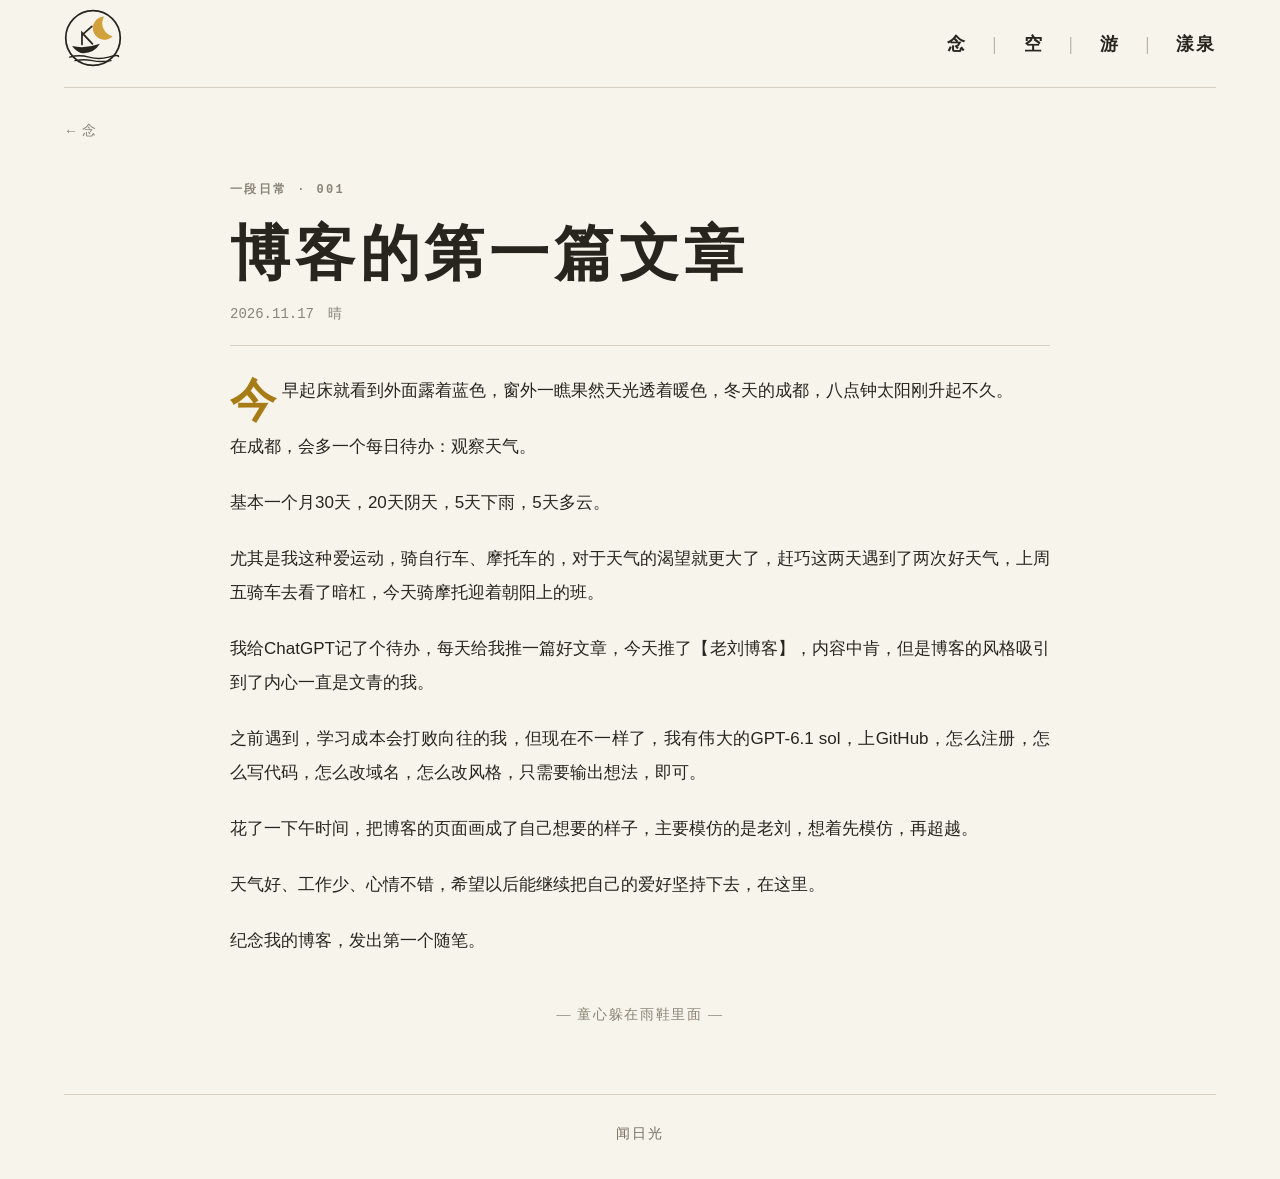
==== blog-first.html @ 0f467819 "Publish first blog post" ====
<!doctype html>
<html lang="zh-CN"><head><meta charset="utf-8"><meta name="viewport" content="width=device-width,initial-scale=1"><meta name="theme-color" content="#f7f4ec"><meta name="description" content="冬日成都，迎着朝阳上班；也记下这一天，和博客的开始。"><title>博客的第一篇文章 · 闻日光</title><style>:root{--paper:#f7f4ec;--ink:#28251f;--muted:#898477;--line:#d8d1c4;--gold:#bd8d19;--serif:Georgia,'Songti SC','STSong',serif}*{box-sizing:border-box}body{margin:0;background:var(--paper);color:var(--ink);font:17px/2 -apple-system,BlinkMacSystemFont,'PingFang SC',sans-serif}.wrap{width:min(1500px,calc(100% - 10vw));margin:auto}a{color:inherit;text-decoration:none}header{height:88px;border-bottom:1px solid var(--line);display:flex;align-items:center;justify-content:space-between}.logo{width:58px;height:58px}nav{display:flex;align-items:center;font:700 18px var(--serif);letter-spacing:.1em}nav a+a:before{content:'|';color:#a79d8e;font-weight:400;margin:0 clamp(14px,2vw,28px)}nav a:hover{color:var(--gold)}.back{display:inline-block;margin-top:34px;color:var(--muted);font:14px var(--serif)}article{max-width:820px;margin:34px auto 0;padding-bottom:70px}.eyebrow{font:600 12px ui-monospace,monospace;letter-spacing:.2em;color:var(--muted)}h1{font:600 clamp(38px,5vw,60px)/1.35 var(--serif);letter-spacing:.08em;margin:16px 0 10px}.meta{color:var(--muted);font:14px ui-monospace,monospace;border-bottom:1px solid var(--line);padding:0 0 22px;margin-bottom:28px}.content p{margin:0 0 22px;text-align:justify}.content p:first-child:first-letter{font:600 2.7em/1 var(--serif);float:left;padding:.08em .12em 0 0;color:#a77b16}.endnote{margin-top:48px;text-align:center;color:#8b8376;font:14px var(--serif);letter-spacing:.12em}footer{text-align:center;padding:30px 0 36px;border-top:1px solid var(--line);color:#756e62;font:14px var(--serif);letter-spacing:.12em}@media(max-width:600px){.wrap{width:calc(100% - 36px)}nav{font-size:14px}nav a+a:before{margin:0 7px}article{margin-top:24px}.content p{text-align:left}}</style></head><body><div class="wrap"><header><a href="index.html" aria-label="闻日光首页"><svg class="logo" viewBox="0 0 100 100"><rect x="3" y="3" width="94" height="94" rx="47" fill="none" stroke="#28251f" stroke-width="3"/><path d="M69 13a20 20 0 1 0 15 34A23 23 0 0 1 69 13Z" fill="#d3a13b"/><path d="M14 64Q37 69 62 60Q51 78 29 76Q20 73 14 64Z" fill="#28251f"/><path d="M31 61V41L49 60M31 45l17-15" fill="none" stroke="#28251f" stroke-width="3" stroke-linecap="round"/><path d="M10 83Q26 78 43 83T77 83T94 82M19 89Q34 86 49 89T81 89" fill="none" stroke="#28251f" stroke-width="2.5" stroke-linecap="round"/></svg></a><nav><a href="category.html?section=nian">念</a><a href="category.html?section=kong">空</a><a href="category.html?section=you">游</a><a href="category.html?section=yangquan">漾泉</a></nav></header><a class="back" href="category.html?section=nian">← 念</a><article><div class="eyebrow">一段日常 · 001</div><h1>博客的第一篇文章</h1><div class="meta">2026.11.17　晴</div><div class="content"><p>今早起床就看到外面露着蓝色，窗外一瞧果然天光透着暖色，冬天的成都，八点钟太阳刚升起不久。</p><p>在成都，会多一个每日待办：观察天气。</p><p>基本一个月30天，20天阴天，5天下雨，5天多云。</p><p>尤其是我这种爱运动，骑自行车、摩托车的，对于天气的渴望就更大了，赶巧这两天遇到了两次好天气，上周五骑车去看了暗杠，今天骑摩托迎着朝阳上的班。</p><p>我给ChatGPT记了个待办，每天给我推一篇好文章，今天推了【老刘博客】，内容中肯，但是博客的风格吸引到了内心一直是文青的我。</p><p>之前遇到，学习成本会打败向往的我，但现在不一样了，我有伟大的GPT-6.1 sol，上GitHub，怎么注册，怎么写代码，怎么改域名，怎么改风格，只需要输出想法，即可。</p><p>花了一下午时间，把博客的页面画成了自己想要的样子，主要模仿的是老刘，想着先模仿，再超越。</p><p>天气好、工作少、心情不错，希望以后能继续把自己的爱好坚持下去，在这里。</p><p>纪念我的博客，发出第一个随笔。</p></div><div class="endnote">— 童心躲在雨鞋里面 —</div></article><footer>闻日光</footer></div></body></html>
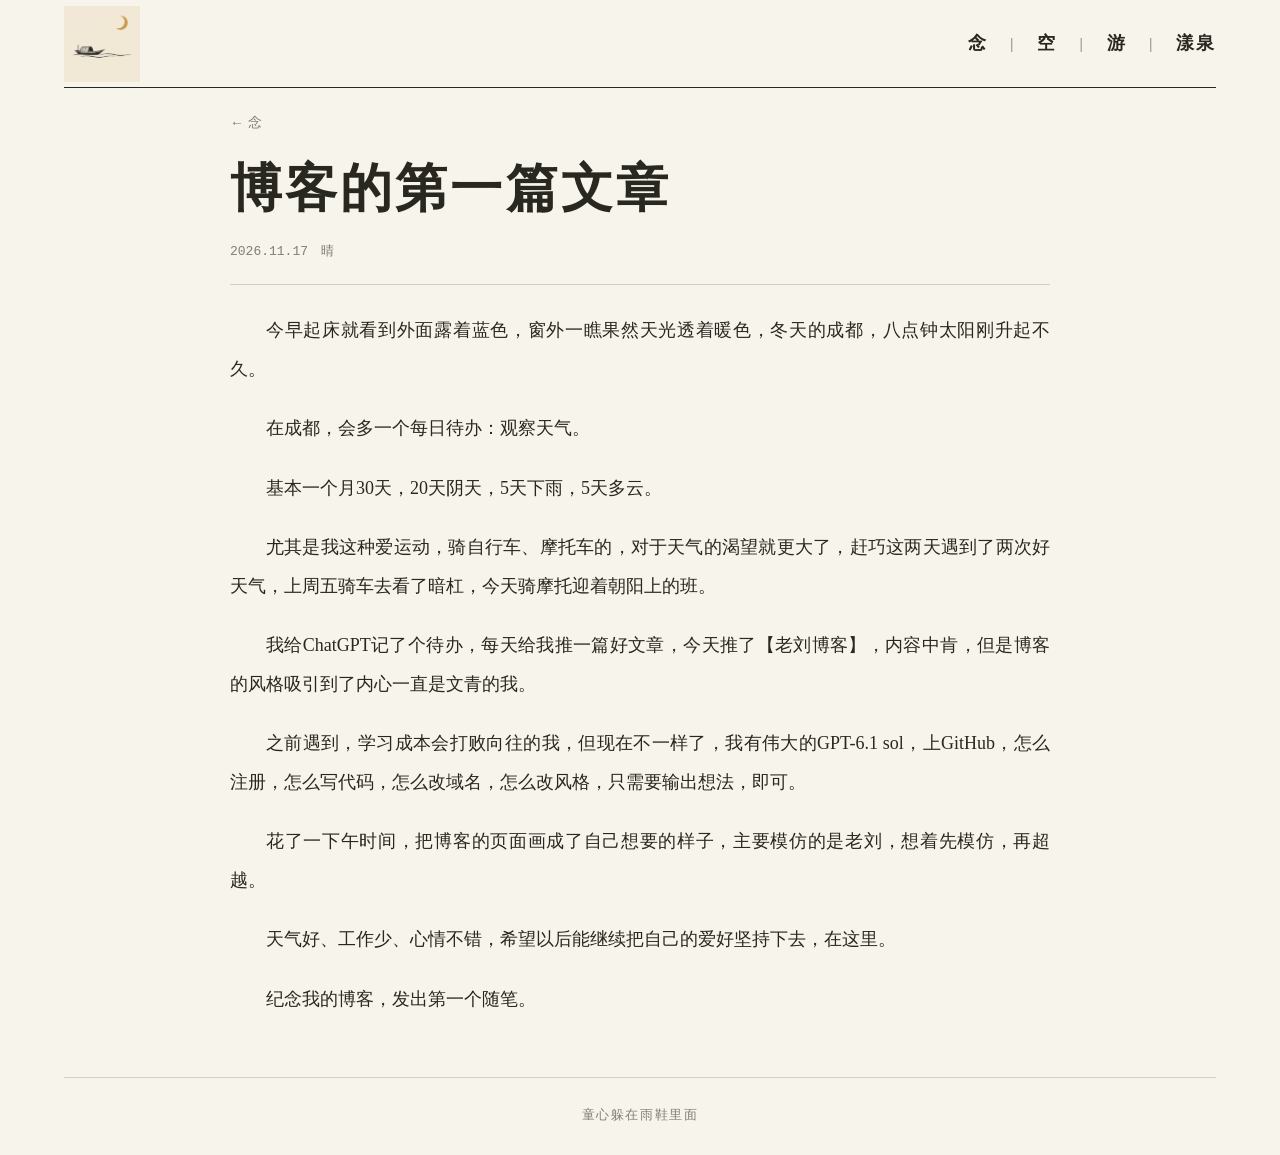
==== commit a2582ce5: "Refine article typography and spacing" ====
--- a/blog-first.html
+++ b/blog-first.html
@@ -1,2 +1,2 @@
 <!doctype html>
-<html lang="zh-CN"><head><meta charset="utf-8"><meta name="viewport" content="width=device-width,initial-scale=1"><meta name="theme-color" content="#f7f4ec"><meta name="description" content="冬日成都，迎着朝阳上班；也记下这一天，和博客的开始。"><title>博客的第一篇文章 · 闻日光</title><style>:root{--paper:#f7f4ec;--ink:#28251f;--muted:#898477;--line:#d8d1c4;--gold:#bd8d19;--serif:Georgia,'Songti SC','STSong',serif}*{box-sizing:border-box}body{margin:0;background:var(--paper);color:var(--ink);font:17px/2 -apple-system,BlinkMacSystemFont,'PingFang SC',sans-serif}.wrap{width:min(1500px,calc(100% - 10vw));margin:auto}a{color:inherit;text-decoration:none}header{height:88px;border-bottom:1px solid var(--line);display:flex;align-items:center;justify-content:space-between}.logo{width:58px;height:58px}nav{display:flex;align-items:center;font:700 18px var(--serif);letter-spacing:.1em}nav a+a:before{content:'|';color:#a79d8e;font-weight:400;margin:0 clamp(14px,2vw,28px)}nav a:hover{color:var(--gold)}.back{display:inline-block;margin-top:34px;color:var(--muted);font:14px var(--serif)}article{max-width:820px;margin:34px auto 0;padding-bottom:70px}.eyebrow{font:600 12px ui-monospace,monospace;letter-spacing:.2em;color:var(--muted)}h1{font:600 clamp(38px,5vw,60px)/1.35 var(--serif);letter-spacing:.08em;margin:16px 0 10px}.meta{color:var(--muted);font:14px ui-monospace,monospace;border-bottom:1px solid var(--line);padding:0 0 22px;margin-bottom:28px}.content p{margin:0 0 22px;text-align:justify}.content p:first-child:first-letter{font:600 2.7em/1 var(--serif);float:left;padding:.08em .12em 0 0;color:#a77b16}.endnote{margin-top:48px;text-align:center;color:#8b8376;font:14px var(--serif);letter-spacing:.12em}footer{text-align:center;padding:30px 0 36px;border-top:1px solid var(--line);color:#756e62;font:14px var(--serif);letter-spacing:.12em}@media(max-width:600px){.wrap{width:calc(100% - 36px)}nav{font-size:14px}nav a+a:before{margin:0 7px}article{margin-top:24px}.content p{text-align:left}}</style></head><body><div class="wrap"><header><a href="index.html" aria-label="闻日光首页"><svg class="logo" viewBox="0 0 100 100"><rect x="3" y="3" width="94" height="94" rx="47" fill="none" stroke="#28251f" stroke-width="3"/><path d="M69 13a20 20 0 1 0 15 34A23 23 0 0 1 69 13Z" fill="#d3a13b"/><path d="M14 64Q37 69 62 60Q51 78 29 76Q20 73 14 64Z" fill="#28251f"/><path d="M31 61V41L49 60M31 45l17-15" fill="none" stroke="#28251f" stroke-width="3" stroke-linecap="round"/><path d="M10 83Q26 78 43 83T77 83T94 82M19 89Q34 86 49 89T81 89" fill="none" stroke="#28251f" stroke-width="2.5" stroke-linecap="round"/></svg></a><nav><a href="category.html?section=nian">念</a><a href="category.html?section=kong">空</a><a href="category.html?section=you">游</a><a href="category.html?section=yangquan">漾泉</a></nav></header><a class="back" href="category.html?section=nian">← 念</a><article><div class="eyebrow">一段日常 · 001</div><h1>博客的第一篇文章</h1><div class="meta">2026.11.17　晴</div><div class="content"><p>今早起床就看到外面露着蓝色，窗外一瞧果然天光透着暖色，冬天的成都，八点钟太阳刚升起不久。</p><p>在成都，会多一个每日待办：观察天气。</p><p>基本一个月30天，20天阴天，5天下雨，5天多云。</p><p>尤其是我这种爱运动，骑自行车、摩托车的，对于天气的渴望就更大了，赶巧这两天遇到了两次好天气，上周五骑车去看了暗杠，今天骑摩托迎着朝阳上的班。</p><p>我给ChatGPT记了个待办，每天给我推一篇好文章，今天推了【老刘博客】，内容中肯，但是博客的风格吸引到了内心一直是文青的我。</p><p>之前遇到，学习成本会打败向往的我，但现在不一样了，我有伟大的GPT-6.1 sol，上GitHub，怎么注册，怎么写代码，怎么改域名，怎么改风格，只需要输出想法，即可。</p><p>花了一下午时间，把博客的页面画成了自己想要的样子，主要模仿的是老刘，想着先模仿，再超越。</p><p>天气好、工作少、心情不错，希望以后能继续把自己的爱好坚持下去，在这里。</p><p>纪念我的博客，发出第一个随笔。</p></div><div class="endnote">— 童心躲在雨鞋里面 —</div></article><footer>闻日光</footer></div></body></html>
+<html lang="zh-CN"><head><meta charset="utf-8"><meta name="viewport" content="width=device-width,initial-scale=1"><meta name="theme-color" content="#f7f4ec"><link rel="icon" type="image/png" href="codex-clipboard-69ddbf22-59d0-450a-9a3b-971437489578.png"><title>博客的第一篇文章 · 闻日光</title><style>:root{--paper:#f7f4ec;--ink:#292820;--muted:#837e71;--line:#d7d0c2;--gold:#b58b27;--serif:'Songti SC','STSong','Noto Serif CJK SC',SimSun,Georgia,serif}*{box-sizing:border-box}body{margin:0;background:var(--paper);color:var(--ink);font:16px/1.8 var(--serif)}a{color:inherit;text-decoration:none}a:focus-visible{outline:2px solid var(--gold);outline-offset:6px}a:hover{color:var(--gold)}.page{width:min(1500px,calc(100% - 10vw));min-height:100vh;margin:auto;display:flex;flex-direction:column}header{height:88px;border-bottom:1.5px solid var(--ink);display:flex;align-items:center;justify-content:space-between;flex:none}.logo{width:76px;height:76px;object-fit:contain;display:block;mix-blend-mode:multiply}nav{display:flex;align-items:center;gap:22px;font-size:18px;font-weight:700;letter-spacing:.1em}nav i{font:400 15px sans-serif;color:#a79d8e;font-style:normal}main{flex:1}.hero{display:grid;grid-template-columns:1.5fr 1fr;gap:9vw;align-items:center;padding:48px 0 46px;border-bottom:1px solid var(--line)}.eyebrow{font:500 11px/1.8 ui-monospace,monospace;letter-spacing:.18em;color:var(--muted);margin:0 0 13px}h1{font-size:clamp(60px,7vw,100px);line-height:1.15;letter-spacing:.15em;font-weight:700;margin:0}.latest{padding-left:30px;border-left:1px solid var(--line)}.label{display:flex;align-items:center;gap:10px;font-size:13px;letter-spacing:.14em;color:var(--muted)}.label:before{content:'';width:6px;height:6px;background:var(--gold)}.latest a{display:block;font-size:24px;font-weight:600;margin:16px 0 6px}.date{font:12px ui-monospace,monospace;color:var(--muted)}.section-head{display:flex;align-items:baseline;justify-content:space-between;margin:29px 0 23px}h2{font-size:23px;letter-spacing:.16em;font-weight:700;margin:0}.section-head span{font-size:12px;color:var(--muted)}.cards{display:grid;grid-template-columns:repeat(4,minmax(0,1fr));gap:27px}.cover{width:100%;aspect-ratio:1.55;display:block;border:1px solid #dcd5c8;transition:transform .25s}.card:hover .cover{transform:translateY(-3px)}.card-title{display:flex;align-items:baseline;gap:12px;margin:14px 0 4px}.card-title strong{font-size:31px;letter-spacing:.12em}.count{font-size:13px;color:var(--gold)}.card p{font-size:14px;line-height:1.8;color:#756e62;margin:0}.recent{border-top:2px solid var(--ink);margin:38px 0 35px}.recent .section-head{margin:18px 0}.entry{display:grid;grid-template-columns:105px 1fr 40px;gap:22px;align-items:baseline;padding:22px 0;border-top:1px solid var(--line)}.entry strong{font-size:23px;font-weight:600}.entry small{display:block;font-size:14px;color:var(--muted);margin-top:5px}.entry .tag{font-size:14px;color:var(--gold);text-align:right}.toolbar{display:flex;align-items:center;justify-content:space-between;margin:25px 0 18px}.back{font-size:14px;color:var(--muted)}.toolbar .eyebrow{margin:0}.intro{border-bottom:2px solid var(--ink);padding:5px 0 25px}.intro h1{font-size:65px}.intro p{font-size:18px;color:#756e62;margin:17px 0}.intro .count{margin-top:21px}.list{margin:26px 0 45px}.empty{font-size:15px;color:var(--muted);padding:32px 0}.article{max-width:820px;margin:0 auto;padding:0 0 38px}.article h1{font-size:clamp(30px,4.1vw,52px);letter-spacing:.06em;line-height:1.4;margin:4px 0 14px}.meta{font:13px/1.8 ui-monospace,monospace;color:var(--muted);padding:0 0 21px;border-bottom:1px solid var(--line);margin-bottom:26px}.content p{font:400 18px/2.15 var(--serif);text-indent:2em;text-align:justify;margin:0 0 1.15em}.article-page .toolbar{max-width:820px;margin:22px auto 18px}footer{padding:25px 0 28px;border-top:1px solid var(--line);text-align:center;color:var(--muted);font-size:13px;letter-spacing:.12em;margin-top:auto}@media(max-width:850px){.page{width:calc(100% - 40px)}nav{gap:13px;font-size:16px}.hero{gap:30px;grid-template-columns:1.2fr 1fr}.latest{padding-left:20px}.latest a{font-size:20px}.cards{grid-template-columns:repeat(2,minmax(0,1fr));gap:27px 20px}.content p{font-size:17px}}@media(max-width:520px){header{height:76px}.logo{width:64px;height:64px}nav{font-size:14px;gap:9px;letter-spacing:0}.hero{grid-template-columns:1fr;padding:32px 0;gap:28px}.hero h1{font-size:62px}.eyebrow{font-size:9px;letter-spacing:.1em}.latest{padding:18px 0 0;border-left:0;border-top:1px solid var(--line)}.cards{gap:24px 16px}.card-title strong{font-size:26px}.card p{font-size:13px}.entry{grid-template-columns:76px 1fr;gap:13px}.entry strong{font-size:19px}.entry .tag{display:none}.toolbar .eyebrow{font-size:8px}.intro h1{font-size:52px}.intro p{font-size:16px}.content p{font-size:17px;text-align:left}}</style></head><body><div class="page"><header><a href="index.html" aria-label="闻日光首页"><img class="logo" src="codex-clipboard-69ddbf22-59d0-450a-9a3b-971437489578.png" alt="月下乌篷船" width="76" height="76"></a><nav aria-label="栏目"><a href="category.html?section=nian">念</a><i aria-hidden="true">|</i><a href="category.html?section=kong">空</a><i aria-hidden="true">|</i><a href="category.html?section=you">游</a><i aria-hidden="true">|</i><a href="category.html?section=yangquan">漾泉</a></nav></header><main class="article-page"><div class="toolbar"><a class="back" href="category.html?section=nian">← 念</a></div><article class="article"><h1>博客的第一篇文章</h1><div class="meta">2026.11.17　晴</div><div class="content"><p>今早起床就看到外面露着蓝色，窗外一瞧果然天光透着暖色，冬天的成都，八点钟太阳刚升起不久。</p><p>在成都，会多一个每日待办：观察天气。</p><p>基本一个月30天，20天阴天，5天下雨，5天多云。</p><p>尤其是我这种爱运动，骑自行车、摩托车的，对于天气的渴望就更大了，赶巧这两天遇到了两次好天气，上周五骑车去看了暗杠，今天骑摩托迎着朝阳上的班。</p><p>我给ChatGPT记了个待办，每天给我推一篇好文章，今天推了【老刘博客】，内容中肯，但是博客的风格吸引到了内心一直是文青的我。</p><p>之前遇到，学习成本会打败向往的我，但现在不一样了，我有伟大的GPT-6.1 sol，上GitHub，怎么注册，怎么写代码，怎么改域名，怎么改风格，只需要输出想法，即可。</p><p>花了一下午时间，把博客的页面画成了自己想要的样子，主要模仿的是老刘，想着先模仿，再超越。</p><p>天气好、工作少、心情不错，希望以后能继续把自己的爱好坚持下去，在这里。</p><p>纪念我的博客，发出第一个随笔。</p></div></article></main><footer>童心躲在雨鞋里面</footer></div></body></html>
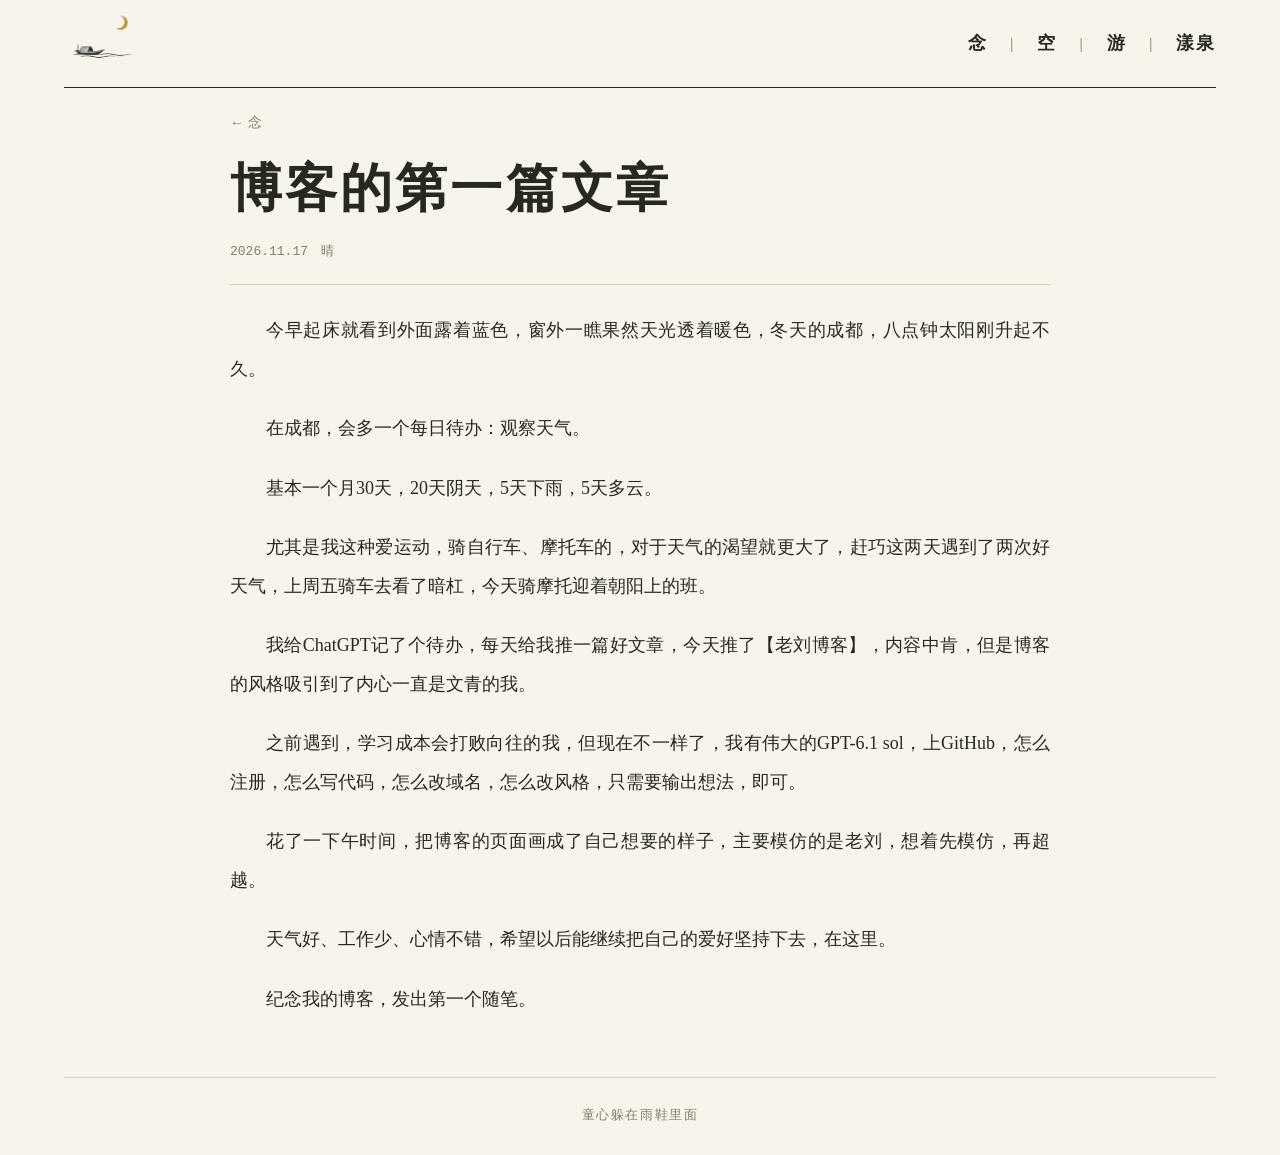
==== commit feaa2641: "Add daily calendar, Chengdu weather and transparent boat artwork Add daily calendar and Chengdu weat" ====
--- a/blog-first.html
+++ b/blog-first.html
@@ -1,2 +1,2 @@
 <!doctype html>
-<html lang="zh-CN"><head><meta charset="utf-8"><meta name="viewport" content="width=device-width,initial-scale=1"><meta name="theme-color" content="#f7f4ec"><link rel="icon" type="image/png" href="codex-clipboard-69ddbf22-59d0-450a-9a3b-971437489578.png"><title>博客的第一篇文章 · 闻日光</title><style>:root{--paper:#f7f4ec;--ink:#292820;--muted:#837e71;--line:#d7d0c2;--gold:#b58b27;--serif:'Songti SC','STSong','Noto Serif CJK SC',SimSun,Georgia,serif}*{box-sizing:border-box}body{margin:0;background:var(--paper);color:var(--ink);font:16px/1.8 var(--serif)}a{color:inherit;text-decoration:none}a:focus-visible{outline:2px solid var(--gold);outline-offset:6px}a:hover{color:var(--gold)}.page{width:min(1500px,calc(100% - 10vw));min-height:100vh;margin:auto;display:flex;flex-direction:column}header{height:88px;border-bottom:1.5px solid var(--ink);display:flex;align-items:center;justify-content:space-between;flex:none}.logo{width:76px;height:76px;object-fit:contain;display:block;mix-blend-mode:multiply}nav{display:flex;align-items:center;gap:22px;font-size:18px;font-weight:700;letter-spacing:.1em}nav i{font:400 15px sans-serif;color:#a79d8e;font-style:normal}main{flex:1}.hero{display:grid;grid-template-columns:1.5fr 1fr;gap:9vw;align-items:center;padding:48px 0 46px;border-bottom:1px solid var(--line)}.eyebrow{font:500 11px/1.8 ui-monospace,monospace;letter-spacing:.18em;color:var(--muted);margin:0 0 13px}h1{font-size:clamp(60px,7vw,100px);line-height:1.15;letter-spacing:.15em;font-weight:700;margin:0}.latest{padding-left:30px;border-left:1px solid var(--line)}.label{display:flex;align-items:center;gap:10px;font-size:13px;letter-spacing:.14em;color:var(--muted)}.label:before{content:'';width:6px;height:6px;background:var(--gold)}.latest a{display:block;font-size:24px;font-weight:600;margin:16px 0 6px}.date{font:12px ui-monospace,monospace;color:var(--muted)}.section-head{display:flex;align-items:baseline;justify-content:space-between;margin:29px 0 23px}h2{font-size:23px;letter-spacing:.16em;font-weight:700;margin:0}.section-head span{font-size:12px;color:var(--muted)}.cards{display:grid;grid-template-columns:repeat(4,minmax(0,1fr));gap:27px}.cover{width:100%;aspect-ratio:1.55;display:block;border:1px solid #dcd5c8;transition:transform .25s}.card:hover .cover{transform:translateY(-3px)}.card-title{display:flex;align-items:baseline;gap:12px;margin:14px 0 4px}.card-title strong{font-size:31px;letter-spacing:.12em}.count{font-size:13px;color:var(--gold)}.card p{font-size:14px;line-height:1.8;color:#756e62;margin:0}.recent{border-top:2px solid var(--ink);margin:38px 0 35px}.recent .section-head{margin:18px 0}.entry{display:grid;grid-template-columns:105px 1fr 40px;gap:22px;align-items:baseline;padding:22px 0;border-top:1px solid var(--line)}.entry strong{font-size:23px;font-weight:600}.entry small{display:block;font-size:14px;color:var(--muted);margin-top:5px}.entry .tag{font-size:14px;color:var(--gold);text-align:right}.toolbar{display:flex;align-items:center;justify-content:space-between;margin:25px 0 18px}.back{font-size:14px;color:var(--muted)}.toolbar .eyebrow{margin:0}.intro{border-bottom:2px solid var(--ink);padding:5px 0 25px}.intro h1{font-size:65px}.intro p{font-size:18px;color:#756e62;margin:17px 0}.intro .count{margin-top:21px}.list{margin:26px 0 45px}.empty{font-size:15px;color:var(--muted);padding:32px 0}.article{max-width:820px;margin:0 auto;padding:0 0 38px}.article h1{font-size:clamp(30px,4.1vw,52px);letter-spacing:.06em;line-height:1.4;margin:4px 0 14px}.meta{font:13px/1.8 ui-monospace,monospace;color:var(--muted);padding:0 0 21px;border-bottom:1px solid var(--line);margin-bottom:26px}.content p{font:400 18px/2.15 var(--serif);text-indent:2em;text-align:justify;margin:0 0 1.15em}.article-page .toolbar{max-width:820px;margin:22px auto 18px}footer{padding:25px 0 28px;border-top:1px solid var(--line);text-align:center;color:var(--muted);font-size:13px;letter-spacing:.12em;margin-top:auto}@media(max-width:850px){.page{width:calc(100% - 40px)}nav{gap:13px;font-size:16px}.hero{gap:30px;grid-template-columns:1.2fr 1fr}.latest{padding-left:20px}.latest a{font-size:20px}.cards{grid-template-columns:repeat(2,minmax(0,1fr));gap:27px 20px}.content p{font-size:17px}}@media(max-width:520px){header{height:76px}.logo{width:64px;height:64px}nav{font-size:14px;gap:9px;letter-spacing:0}.hero{grid-template-columns:1fr;padding:32px 0;gap:28px}.hero h1{font-size:62px}.eyebrow{font-size:9px;letter-spacing:.1em}.latest{padding:18px 0 0;border-left:0;border-top:1px solid var(--line)}.cards{gap:24px 16px}.card-title strong{font-size:26px}.card p{font-size:13px}.entry{grid-template-columns:76px 1fr;gap:13px}.entry strong{font-size:19px}.entry .tag{display:none}.toolbar .eyebrow{font-size:8px}.intro h1{font-size:52px}.intro p{font-size:16px}.content p{font-size:17px;text-align:left}}</style></head><body><div class="page"><header><a href="index.html" aria-label="闻日光首页"><img class="logo" src="codex-clipboard-69ddbf22-59d0-450a-9a3b-971437489578.png" alt="月下乌篷船" width="76" height="76"></a><nav aria-label="栏目"><a href="category.html?section=nian">念</a><i aria-hidden="true">|</i><a href="category.html?section=kong">空</a><i aria-hidden="true">|</i><a href="category.html?section=you">游</a><i aria-hidden="true">|</i><a href="category.html?section=yangquan">漾泉</a></nav></header><main class="article-page"><div class="toolbar"><a class="back" href="category.html?section=nian">← 念</a></div><article class="article"><h1>博客的第一篇文章</h1><div class="meta">2026.11.17　晴</div><div class="content"><p>今早起床就看到外面露着蓝色，窗外一瞧果然天光透着暖色，冬天的成都，八点钟太阳刚升起不久。</p><p>在成都，会多一个每日待办：观察天气。</p><p>基本一个月30天，20天阴天，5天下雨，5天多云。</p><p>尤其是我这种爱运动，骑自行车、摩托车的，对于天气的渴望就更大了，赶巧这两天遇到了两次好天气，上周五骑车去看了暗杠，今天骑摩托迎着朝阳上的班。</p><p>我给ChatGPT记了个待办，每天给我推一篇好文章，今天推了【老刘博客】，内容中肯，但是博客的风格吸引到了内心一直是文青的我。</p><p>之前遇到，学习成本会打败向往的我，但现在不一样了，我有伟大的GPT-6.1 sol，上GitHub，怎么注册，怎么写代码，怎么改域名，怎么改风格，只需要输出想法，即可。</p><p>花了一下午时间，把博客的页面画成了自己想要的样子，主要模仿的是老刘，想着先模仿，再超越。</p><p>天气好、工作少、心情不错，希望以后能继续把自己的爱好坚持下去，在这里。</p><p>纪念我的博客，发出第一个随笔。</p></div></article></main><footer>童心躲在雨鞋里面</footer></div></body></html>
+<html lang="zh-CN"><head><meta charset="utf-8"><meta name="viewport" content="width=device-width,initial-scale=1"><meta name="theme-color" content="#f7f4ec"><link rel="icon" type="image/png" href="boat-moon-transparent.png"><title>博客的第一篇文章 · 闻日光</title><style>:root{--paper:#f7f4ec;--ink:#292820;--muted:#837e71;--line:#d7d0c2;--gold:#b58b27;--serif:'Songti SC','STSong','Noto Serif CJK SC',SimSun,Georgia,serif}*{box-sizing:border-box}body{margin:0;background:var(--paper);color:var(--ink);font:16px/1.8 var(--serif)}a{color:inherit;text-decoration:none}a:focus-visible{outline:2px solid var(--gold);outline-offset:6px}a:hover{color:var(--gold)}.page{width:min(1500px,calc(100% - 10vw));min-height:100vh;margin:auto;display:flex;flex-direction:column}header{height:88px;border-bottom:1.5px solid var(--ink);display:flex;align-items:center;justify-content:space-between;flex:none}.logo{width:76px;height:76px;object-fit:contain;display:block;mix-blend-mode:multiply}nav{display:flex;align-items:center;gap:22px;font-size:18px;font-weight:700;letter-spacing:.1em}nav i{font:400 15px sans-serif;color:#a79d8e;font-style:normal}main{flex:1}.hero{display:grid;grid-template-columns:1.5fr 1fr;gap:9vw;align-items:center;padding:48px 0 46px;border-bottom:1px solid var(--line)}.eyebrow{font:500 11px/1.8 ui-monospace,monospace;letter-spacing:.18em;color:var(--muted);margin:0 0 13px}h1{font-size:clamp(60px,7vw,100px);line-height:1.15;letter-spacing:.15em;font-weight:700;margin:0}.latest{padding-left:30px;border-left:1px solid var(--line)}.label{display:flex;align-items:center;gap:10px;font-size:13px;letter-spacing:.14em;color:var(--muted)}.label:before{content:'';width:6px;height:6px;background:var(--gold)}.latest a{display:block;font-size:24px;font-weight:600;margin:16px 0 6px}.date{font:12px ui-monospace,monospace;color:var(--muted)}.section-head{display:flex;align-items:baseline;justify-content:space-between;margin:29px 0 23px}h2{font-size:23px;letter-spacing:.16em;font-weight:700;margin:0}.section-head span{font-size:12px;color:var(--muted)}.cards{display:grid;grid-template-columns:repeat(4,minmax(0,1fr));gap:27px}.cover{width:100%;aspect-ratio:1.55;display:block;border:1px solid #dcd5c8;transition:transform .25s}.card:hover .cover{transform:translateY(-3px)}.card-title{display:flex;align-items:baseline;gap:12px;margin:14px 0 4px}.card-title strong{font-size:31px;letter-spacing:.12em}.count{font-size:13px;color:var(--gold)}.card p{font-size:14px;line-height:1.8;color:#756e62;margin:0}.recent{border-top:2px solid var(--ink);margin:38px 0 35px}.recent .section-head{margin:18px 0}.entry{display:grid;grid-template-columns:105px 1fr 40px;gap:22px;align-items:baseline;padding:22px 0;border-top:1px solid var(--line)}.entry strong{font-size:23px;font-weight:600}.entry small{display:block;font-size:14px;color:var(--muted);margin-top:5px}.entry .tag{font-size:14px;color:var(--gold);text-align:right}.toolbar{display:flex;align-items:center;justify-content:space-between;margin:25px 0 18px}.back{font-size:14px;color:var(--muted)}.toolbar .eyebrow{margin:0}.intro{border-bottom:2px solid var(--ink);padding:5px 0 25px}.intro h1{font-size:65px}.intro p{font-size:18px;color:#756e62;margin:17px 0}.intro .count{margin-top:21px}.list{margin:26px 0 45px}.empty{font-size:15px;color:var(--muted);padding:32px 0}.article{max-width:820px;margin:0 auto;padding:0 0 38px}.article h1{font-size:clamp(30px,4.1vw,52px);letter-spacing:.06em;line-height:1.4;margin:4px 0 14px}.meta{font:13px/1.8 ui-monospace,monospace;color:var(--muted);padding:0 0 21px;border-bottom:1px solid var(--line);margin-bottom:26px}.content p{font:400 18px/2.15 var(--serif);text-indent:2em;text-align:justify;margin:0 0 1.15em}.article-page .toolbar{max-width:820px;margin:22px auto 18px}footer{padding:25px 0 28px;border-top:1px solid var(--line);text-align:center;color:var(--muted);font-size:13px;letter-spacing:.12em;margin-top:auto}@media(max-width:850px){.page{width:calc(100% - 40px)}nav{gap:13px;font-size:16px}.hero{gap:30px;grid-template-columns:1.2fr 1fr}.latest{padding-left:20px}.latest a{font-size:20px}.cards{grid-template-columns:repeat(2,minmax(0,1fr));gap:27px 20px}.content p{font-size:17px}}@media(max-width:520px){header{height:76px}.logo{width:64px;height:64px}nav{font-size:14px;gap:9px;letter-spacing:0}.hero{grid-template-columns:1fr;padding:32px 0;gap:28px}.hero h1{font-size:62px}.eyebrow{font-size:9px;letter-spacing:.1em}.latest{padding:18px 0 0;border-left:0;border-top:1px solid var(--line)}.cards{gap:24px 16px}.card-title strong{font-size:26px}.card p{font-size:13px}.entry{grid-template-columns:76px 1fr;gap:13px}.entry strong{font-size:19px}.entry .tag{display:none}.toolbar .eyebrow{font-size:8px}.intro h1{font-size:52px}.intro p{font-size:16px}.content p{font-size:17px;text-align:left}}</style></head><body><div class="page"><header><a href="index.html" aria-label="闻日光首页"><img class="logo" src="boat-moon-transparent.png" alt="月下乌篷船" width="76" height="76"></a><nav aria-label="栏目"><a href="category.html?section=nian">念</a><i aria-hidden="true">|</i><a href="category.html?section=kong">空</a><i aria-hidden="true">|</i><a href="category.html?section=you">游</a><i aria-hidden="true">|</i><a href="category.html?section=yangquan">漾泉</a></nav></header><main class="article-page"><div class="toolbar"><a class="back" href="category.html?section=nian">← 念</a></div><article class="article"><h1>博客的第一篇文章</h1><div class="meta">2026.11.17　晴</div><div class="content"><p>今早起床就看到外面露着蓝色，窗外一瞧果然天光透着暖色，冬天的成都，八点钟太阳刚升起不久。</p><p>在成都，会多一个每日待办：观察天气。</p><p>基本一个月30天，20天阴天，5天下雨，5天多云。</p><p>尤其是我这种爱运动，骑自行车、摩托车的，对于天气的渴望就更大了，赶巧这两天遇到了两次好天气，上周五骑车去看了暗杠，今天骑摩托迎着朝阳上的班。</p><p>我给ChatGPT记了个待办，每天给我推一篇好文章，今天推了【老刘博客】，内容中肯，但是博客的风格吸引到了内心一直是文青的我。</p><p>之前遇到，学习成本会打败向往的我，但现在不一样了，我有伟大的GPT-6.1 sol，上GitHub，怎么注册，怎么写代码，怎么改域名，怎么改风格，只需要输出想法，即可。</p><p>花了一下午时间，把博客的页面画成了自己想要的样子，主要模仿的是老刘，想着先模仿，再超越。</p><p>天气好、工作少、心情不错，希望以后能继续把自己的爱好坚持下去，在这里。</p><p>纪念我的博客，发出第一个随笔。</p></div></article></main><footer>童心躲在雨鞋里面</footer></div></body></html>
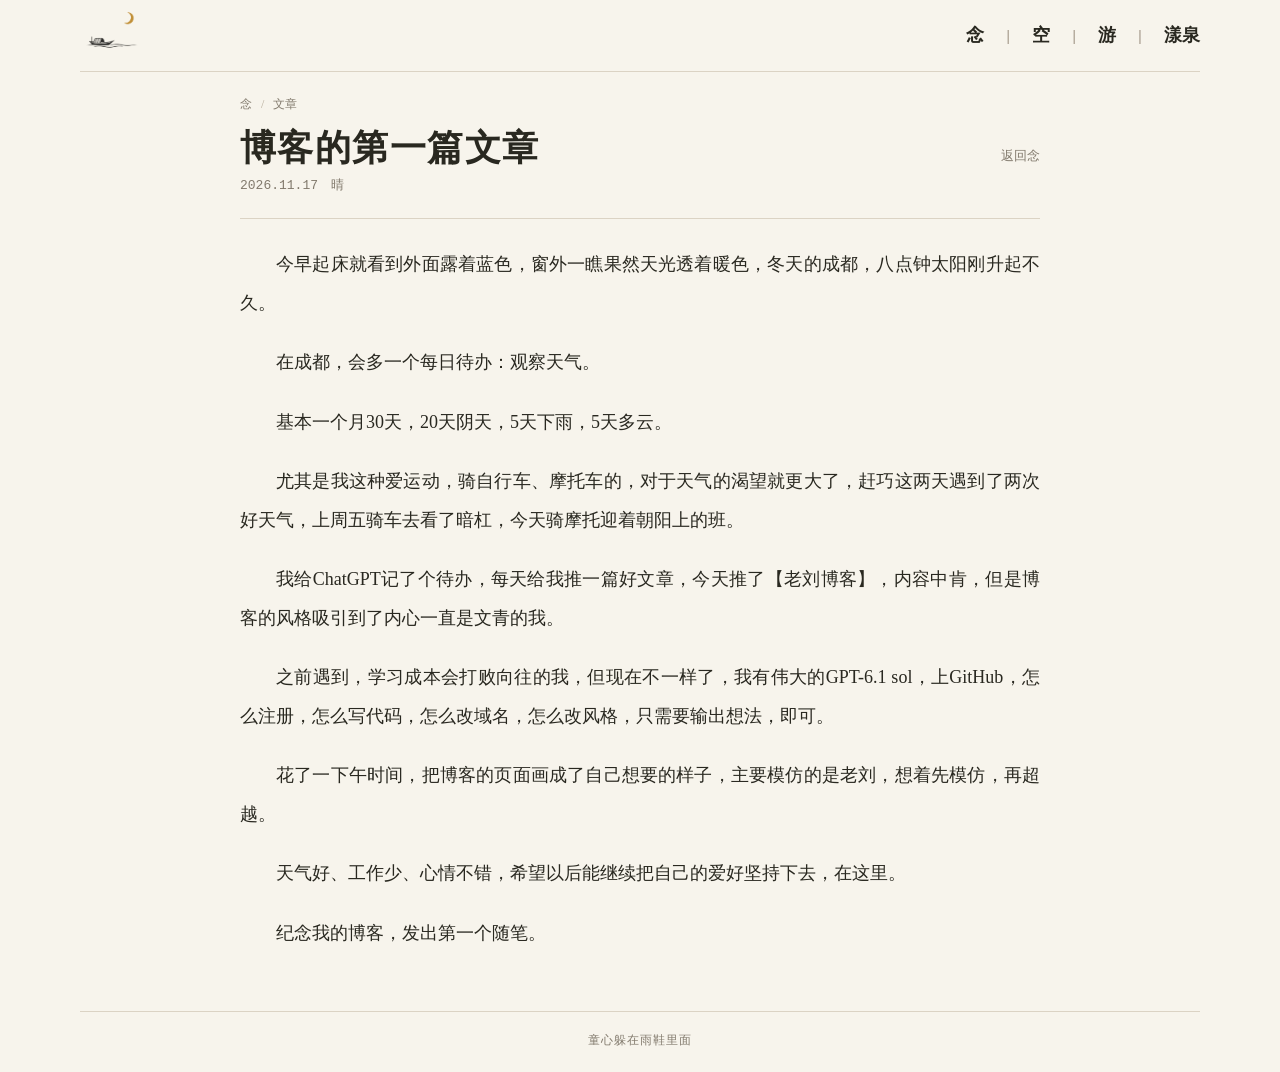
==== commit 51d44cb8: "Publish unified blog layout, movement journal and photo diary trial" ====
--- a/blog-first.html
+++ b/blog-first.html
@@ -1,2 +1,2 @@
 <!doctype html>
-<html lang="zh-CN"><head><meta charset="utf-8"><meta name="viewport" content="width=device-width,initial-scale=1"><meta name="theme-color" content="#f7f4ec"><link rel="icon" type="image/png" href="boat-moon-transparent.png"><title>博客的第一篇文章 · 闻日光</title><style>:root{--paper:#f7f4ec;--ink:#292820;--muted:#837e71;--line:#d7d0c2;--gold:#b58b27;--serif:'Songti SC','STSong','Noto Serif CJK SC',SimSun,Georgia,serif}*{box-sizing:border-box}body{margin:0;background:var(--paper);color:var(--ink);font:16px/1.8 var(--serif)}a{color:inherit;text-decoration:none}a:focus-visible{outline:2px solid var(--gold);outline-offset:6px}a:hover{color:var(--gold)}.page{width:min(1500px,calc(100% - 10vw));min-height:100vh;margin:auto;display:flex;flex-direction:column}header{height:88px;border-bottom:1.5px solid var(--ink);display:flex;align-items:center;justify-content:space-between;flex:none}.logo{width:76px;height:76px;object-fit:contain;display:block;mix-blend-mode:multiply}nav{display:flex;align-items:center;gap:22px;font-size:18px;font-weight:700;letter-spacing:.1em}nav i{font:400 15px sans-serif;color:#a79d8e;font-style:normal}main{flex:1}.hero{display:grid;grid-template-columns:1.5fr 1fr;gap:9vw;align-items:center;padding:48px 0 46px;border-bottom:1px solid var(--line)}.eyebrow{font:500 11px/1.8 ui-monospace,monospace;letter-spacing:.18em;color:var(--muted);margin:0 0 13px}h1{font-size:clamp(60px,7vw,100px);line-height:1.15;letter-spacing:.15em;font-weight:700;margin:0}.latest{padding-left:30px;border-left:1px solid var(--line)}.label{display:flex;align-items:center;gap:10px;font-size:13px;letter-spacing:.14em;color:var(--muted)}.label:before{content:'';width:6px;height:6px;background:var(--gold)}.latest a{display:block;font-size:24px;font-weight:600;margin:16px 0 6px}.date{font:12px ui-monospace,monospace;color:var(--muted)}.section-head{display:flex;align-items:baseline;justify-content:space-between;margin:29px 0 23px}h2{font-size:23px;letter-spacing:.16em;font-weight:700;margin:0}.section-head span{font-size:12px;color:var(--muted)}.cards{display:grid;grid-template-columns:repeat(4,minmax(0,1fr));gap:27px}.cover{width:100%;aspect-ratio:1.55;display:block;border:1px solid #dcd5c8;transition:transform .25s}.card:hover .cover{transform:translateY(-3px)}.card-title{display:flex;align-items:baseline;gap:12px;margin:14px 0 4px}.card-title strong{font-size:31px;letter-spacing:.12em}.count{font-size:13px;color:var(--gold)}.card p{font-size:14px;line-height:1.8;color:#756e62;margin:0}.recent{border-top:2px solid var(--ink);margin:38px 0 35px}.recent .section-head{margin:18px 0}.entry{display:grid;grid-template-columns:105px 1fr 40px;gap:22px;align-items:baseline;padding:22px 0;border-top:1px solid var(--line)}.entry strong{font-size:23px;font-weight:600}.entry small{display:block;font-size:14px;color:var(--muted);margin-top:5px}.entry .tag{font-size:14px;color:var(--gold);text-align:right}.toolbar{display:flex;align-items:center;justify-content:space-between;margin:25px 0 18px}.back{font-size:14px;color:var(--muted)}.toolbar .eyebrow{margin:0}.intro{border-bottom:2px solid var(--ink);padding:5px 0 25px}.intro h1{font-size:65px}.intro p{font-size:18px;color:#756e62;margin:17px 0}.intro .count{margin-top:21px}.list{margin:26px 0 45px}.empty{font-size:15px;color:var(--muted);padding:32px 0}.article{max-width:820px;margin:0 auto;padding:0 0 38px}.article h1{font-size:clamp(30px,4.1vw,52px);letter-spacing:.06em;line-height:1.4;margin:4px 0 14px}.meta{font:13px/1.8 ui-monospace,monospace;color:var(--muted);padding:0 0 21px;border-bottom:1px solid var(--line);margin-bottom:26px}.content p{font:400 18px/2.15 var(--serif);text-indent:2em;text-align:justify;margin:0 0 1.15em}.article-page .toolbar{max-width:820px;margin:22px auto 18px}footer{padding:25px 0 28px;border-top:1px solid var(--line);text-align:center;color:var(--muted);font-size:13px;letter-spacing:.12em;margin-top:auto}@media(max-width:850px){.page{width:calc(100% - 40px)}nav{gap:13px;font-size:16px}.hero{gap:30px;grid-template-columns:1.2fr 1fr}.latest{padding-left:20px}.latest a{font-size:20px}.cards{grid-template-columns:repeat(2,minmax(0,1fr));gap:27px 20px}.content p{font-size:17px}}@media(max-width:520px){header{height:76px}.logo{width:64px;height:64px}nav{font-size:14px;gap:9px;letter-spacing:0}.hero{grid-template-columns:1fr;padding:32px 0;gap:28px}.hero h1{font-size:62px}.eyebrow{font-size:9px;letter-spacing:.1em}.latest{padding:18px 0 0;border-left:0;border-top:1px solid var(--line)}.cards{gap:24px 16px}.card-title strong{font-size:26px}.card p{font-size:13px}.entry{grid-template-columns:76px 1fr;gap:13px}.entry strong{font-size:19px}.entry .tag{display:none}.toolbar .eyebrow{font-size:8px}.intro h1{font-size:52px}.intro p{font-size:16px}.content p{font-size:17px;text-align:left}}</style></head><body><div class="page"><header><a href="index.html" aria-label="闻日光首页"><img class="logo" src="boat-moon-transparent.png" alt="月下乌篷船" width="76" height="76"></a><nav aria-label="栏目"><a href="category.html?section=nian">念</a><i aria-hidden="true">|</i><a href="category.html?section=kong">空</a><i aria-hidden="true">|</i><a href="category.html?section=you">游</a><i aria-hidden="true">|</i><a href="category.html?section=yangquan">漾泉</a></nav></header><main class="article-page"><div class="toolbar"><a class="back" href="category.html?section=nian">← 念</a></div><article class="article"><h1>博客的第一篇文章</h1><div class="meta">2026.11.17　晴</div><div class="content"><p>今早起床就看到外面露着蓝色，窗外一瞧果然天光透着暖色，冬天的成都，八点钟太阳刚升起不久。</p><p>在成都，会多一个每日待办：观察天气。</p><p>基本一个月30天，20天阴天，5天下雨，5天多云。</p><p>尤其是我这种爱运动，骑自行车、摩托车的，对于天气的渴望就更大了，赶巧这两天遇到了两次好天气，上周五骑车去看了暗杠，今天骑摩托迎着朝阳上的班。</p><p>我给ChatGPT记了个待办，每天给我推一篇好文章，今天推了【老刘博客】，内容中肯，但是博客的风格吸引到了内心一直是文青的我。</p><p>之前遇到，学习成本会打败向往的我，但现在不一样了，我有伟大的GPT-6.1 sol，上GitHub，怎么注册，怎么写代码，怎么改域名，怎么改风格，只需要输出想法，即可。</p><p>花了一下午时间，把博客的页面画成了自己想要的样子，主要模仿的是老刘，想着先模仿，再超越。</p><p>天气好、工作少、心情不错，希望以后能继续把自己的爱好坚持下去，在这里。</p><p>纪念我的博客，发出第一个随笔。</p></div></article></main><footer>童心躲在雨鞋里面</footer></div></body></html>
+<html lang="zh-CN"><head><meta charset="utf-8"><meta name="viewport" content="width=device-width,initial-scale=1"><meta name="theme-color" content="#f7f4ec"><link rel="icon" type="image/png" href="boat-moon-transparent.png"><title>博客的第一篇文章 · 念 · 闻日光</title><style>:root{--paper:#f7f4ec;--ink:#292820;--muted:#837e71;--line:#d7d0c2;--gold:#b58b27;--serif:'Songti SC','STSong','Noto Serif CJK SC',SimSun,Georgia,serif}*{box-sizing:border-box}body{margin:0;background:var(--paper);color:var(--ink);font:16px/1.8 var(--serif)}a{color:inherit;text-decoration:none}a:focus-visible{outline:2px solid var(--gold);outline-offset:6px}a:hover{color:var(--gold)}.page{width:min(1500px,calc(100% - 10vw));min-height:100vh;margin:auto;display:flex;flex-direction:column}header{height:88px;border-bottom:1.5px solid var(--ink);display:flex;align-items:center;justify-content:space-between;flex:none}.logo{width:76px;height:76px;object-fit:contain;display:block;mix-blend-mode:multiply}nav{display:flex;align-items:center;gap:22px;font-size:18px;font-weight:700;letter-spacing:.1em}nav i{font:400 15px sans-serif;color:#a79d8e;font-style:normal}main{flex:1}.hero{display:grid;grid-template-columns:1.5fr 1fr;gap:9vw;align-items:center;padding:48px 0 46px;border-bottom:1px solid var(--line)}.eyebrow{font:500 11px/1.8 ui-monospace,monospace;letter-spacing:.18em;color:var(--muted);margin:0 0 13px}h1{font-size:clamp(60px,7vw,100px);line-height:1.15;letter-spacing:.15em;font-weight:700;margin:0}.latest{padding-left:30px;border-left:1px solid var(--line)}.label{display:flex;align-items:center;gap:10px;font-size:13px;letter-spacing:.14em;color:var(--muted)}.label:before{content:'';width:6px;height:6px;background:var(--gold)}.latest a{display:block;font-size:24px;font-weight:600;margin:16px 0 6px}.date{font:12px ui-monospace,monospace;color:var(--muted)}.section-head{display:flex;align-items:baseline;justify-content:space-between;margin:29px 0 23px}h2{font-size:23px;letter-spacing:.16em;font-weight:700;margin:0}.section-head span{font-size:12px;color:var(--muted)}.cards{display:grid;grid-template-columns:repeat(4,minmax(0,1fr));gap:27px}.cover{width:100%;aspect-ratio:1.55;display:block;border:1px solid #dcd5c8;transition:transform .25s}.card:hover .cover{transform:translateY(-3px)}.card-title{display:flex;align-items:baseline;gap:12px;margin:14px 0 4px}.card-title strong{font-size:31px;letter-spacing:.12em}.count{font-size:13px;color:var(--gold)}.card p{font-size:14px;line-height:1.8;color:#756e62;margin:0}.recent{border-top:2px solid var(--ink);margin:38px 0 35px}.recent .section-head{margin:18px 0}.entry{display:grid;grid-template-columns:105px 1fr 40px;gap:22px;align-items:baseline;padding:22px 0;border-top:1px solid var(--line)}.entry strong{font-size:23px;font-weight:600}.entry small{display:block;font-size:14px;color:var(--muted);margin-top:5px}.entry .tag{font-size:14px;color:var(--gold);text-align:right}.toolbar{display:flex;align-items:center;justify-content:space-between;margin:25px 0 18px}.back{font-size:14px;color:var(--muted)}.toolbar .eyebrow{margin:0}.intro{border-bottom:2px solid var(--ink);padding:5px 0 25px}.intro h1{font-size:65px}.intro p{font-size:18px;color:#756e62;margin:17px 0}.intro .count{margin-top:21px}.list{margin:26px 0 45px}.empty{font-size:15px;color:var(--muted);padding:32px 0}.article{max-width:820px;margin:0 auto;padding:0 0 38px}.article h1{font-size:clamp(30px,4.1vw,52px);letter-spacing:.06em;line-height:1.4;margin:4px 0 14px}.meta{font:13px/1.8 ui-monospace,monospace;color:var(--muted);padding:0 0 21px;border-bottom:1px solid var(--line);margin-bottom:26px}.content p{font:400 18px/2.15 var(--serif);text-indent:2em;text-align:justify;margin:0 0 1.15em}.article-page .toolbar{max-width:820px;margin:22px auto 18px}footer{padding:25px 0 28px;border-top:1px solid var(--line);text-align:center;color:var(--muted);font-size:13px;letter-spacing:.12em;margin-top:auto}@media(max-width:850px){.page{width:calc(100% - 40px)}nav{gap:13px;font-size:16px}.hero{gap:30px;grid-template-columns:1.2fr 1fr}.latest{padding-left:20px}.latest a{font-size:20px}.cards{grid-template-columns:repeat(2,minmax(0,1fr));gap:27px 20px}.content p{font-size:17px}}@media(max-width:520px){header{height:76px}.logo{width:64px;height:64px}nav{font-size:14px;gap:9px;letter-spacing:0}.hero{grid-template-columns:1fr;padding:32px 0;gap:28px}.hero h1{font-size:62px}.eyebrow{font-size:9px;letter-spacing:.1em}.latest{padding:18px 0 0;border-left:0;border-top:1px solid var(--line)}.cards{gap:24px 16px}.card-title strong{font-size:26px}.card p{font-size:13px}.entry{grid-template-columns:76px 1fr;gap:13px}.entry strong{font-size:19px}.entry .tag{display:none}.toolbar .eyebrow{font-size:8px}.intro h1{font-size:52px}.intro p{font-size:16px}.content p{font-size:17px;text-align:left}}</style><link rel="stylesheet" href="content-layout.css"></head><body><div class="page"><header><a href="index.html" aria-label="闻日光首页"><img class="logo" src="boat-moon-transparent.png" alt="月下乌篷船" width="76" height="76"></a><nav aria-label="栏目"><a href="category.html?section=nian">念</a><i aria-hidden="true">|</i><a href="category.html?section=kong">空</a><i aria-hidden="true">|</i><a href="category.html?section=you">游</a><i aria-hidden="true">|</i><a href="category.html?section=yangquan">漾泉</a></nav></header><main class="article-page"><article class="article"><div class="content-context"><a href="category.html?section=nian">念</a><span aria-hidden="true">/</span><span>文章</span></div><div class="content-title-row"><h1>博客的第一篇文章</h1><a class="back" href="category.html?section=nian">返回念</a></div><div class="meta">2026.11.17　晴</div><div class="content"><p>今早起床就看到外面露着蓝色，窗外一瞧果然天光透着暖色，冬天的成都，八点钟太阳刚升起不久。</p><p>在成都，会多一个每日待办：观察天气。</p><p>基本一个月30天，20天阴天，5天下雨，5天多云。</p><p>尤其是我这种爱运动，骑自行车、摩托车的，对于天气的渴望就更大了，赶巧这两天遇到了两次好天气，上周五骑车去看了暗杠，今天骑摩托迎着朝阳上的班。</p><p>我给ChatGPT记了个待办，每天给我推一篇好文章，今天推了【老刘博客】，内容中肯，但是博客的风格吸引到了内心一直是文青的我。</p><p>之前遇到，学习成本会打败向往的我，但现在不一样了，我有伟大的GPT-6.1 sol，上GitHub，怎么注册，怎么写代码，怎么改域名，怎么改风格，只需要输出想法，即可。</p><p>花了一下午时间，把博客的页面画成了自己想要的样子，主要模仿的是老刘，想着先模仿，再超越。</p><p>天气好、工作少、心情不错，希望以后能继续把自己的爱好坚持下去，在这里。</p><p>纪念我的博客，发出第一个随笔。</p></div></article></main><footer>童心躲在雨鞋里面</footer></div></body></html>
--- a/content-layout.css
+++ b/content-layout.css
@@ -0,0 +1,44 @@
+/* One frame and heading system for all content pages. The homepage remains separate. */
+:root{--content-width:1120px;--reading-width:800px;--page-title-size:44px;--detail-title-size:36px;--gold:#96701f;--muted:#827a6d;--line:#dbd3c4}
+.page{width:min(var(--content-width),calc(100% - 64px))}
+.page>header,body[data-view="sports"] .page>header{height:72px;flex:none;border-bottom:1px solid var(--line)}
+.page>header .logo,.page>header .logo-link img,body[data-view="sports"] .page>header .logo{width:64px;height:64px;object-fit:contain}
+.page>header nav [aria-current]{color:var(--gold)}
+.page>header nav{font-size:18px;gap:22px;letter-spacing:0;font-weight:600}
+.page>main,body[data-view="sports"] .page>main{padding-top:22px}
+.page main h1{font-size:var(--page-title-size);font-weight:600;line-height:1.3;letter-spacing:.08em;margin:0}
+.page main .content-heading h1{font-size:var(--page-title-size)}
+.page main .record-head h1,.page main .article h1{font-size:var(--detail-title-size);line-height:1.4;letter-spacing:.04em}
+.article,.article-page .toolbar,.prose-record,.record{width:100%;max-width:var(--reading-width);margin-inline:auto}
+.viewport-page #ride-view{max-width:none}
+.content-heading,.content-title-row{display:flex;align-items:baseline;justify-content:space-between;gap:20px}
+.page .content-heading{padding-top:0;margin-bottom:24px}
+.heading-title{display:flex;align-items:baseline;flex-wrap:wrap;gap:6px 16px;min-width:0}
+.page-kind{font-size:14px;line-height:1.7;letter-spacing:.03em;color:var(--muted);font-weight:400}
+.content-heading .lead,.intro p,.atlas-head p{font-size:16px;color:var(--muted);margin:9px 0 0}
+.content-title-row>.back,.content-heading .back,.content-heading .back-link,.record-topline .back-link{flex:none;white-space:nowrap;font-size:13px;color:var(--muted);font-weight:400;letter-spacing:0}
+.content-heading .back{margin:0}
+.heading-actions{display:flex;flex-direction:column;align-items:flex-end;gap:8px;flex:none}
+.content-context{font-size:12px;color:var(--muted);line-height:1.7;margin:0 0 9px;display:flex;gap:9px;align-items:center;flex-wrap:wrap}
+.content-context span[aria-hidden]{color:#b8ae9d}
+.intro{padding-top:0}.intro h1{font-size:var(--page-title-size)}
+.page .sports-head>div{display:block}.page .sports-head .heading-title{display:flex}
+.page .sports-head .overview-note{display:block;margin-top:9px;font-size:12px}
+.page>footer{padding:18px 0 20px;font-size:12px;letter-spacing:.08em;border-top:1px solid var(--line)}
+.viewport-page .page>footer{padding:8px 0}
+@media(max-width:850px){.page{width:calc(100% - 40px)}}
+@media(max-width:600px){
+ :root{--page-title-size:35px;--detail-title-size:28px}
+ .page{width:calc(100% - 32px)}
+ .page>header,body[data-view="sports"] .page>header{height:64px}
+ .page>header .logo,.page>header .logo-link img,body[data-view="sports"] .page>header .logo{width:54px;height:54px}
+ .page>header nav [aria-current]{color:var(--gold)}
+.page>header nav{font-size:15px;gap:11px}
+ .page>main,body[data-view="sports"] .page>main{padding-top:20px}
+ .page .content-heading{gap:12px;margin-bottom:20px}
+ .heading-title{gap:4px 11px}.page-kind{font-size:12px}
+ .content-heading .lead,.intro p,.atlas-head p{font-size:15px;margin-top:7px}
+ .content-title-row{gap:12px;align-items:flex-start}
+ .content-title-row>.back,.content-heading .back,.content-heading .back-link,.record-topline .back-link{font-size:12px}
+ .content-context{font-size:11px;margin-bottom:8px}
+}
